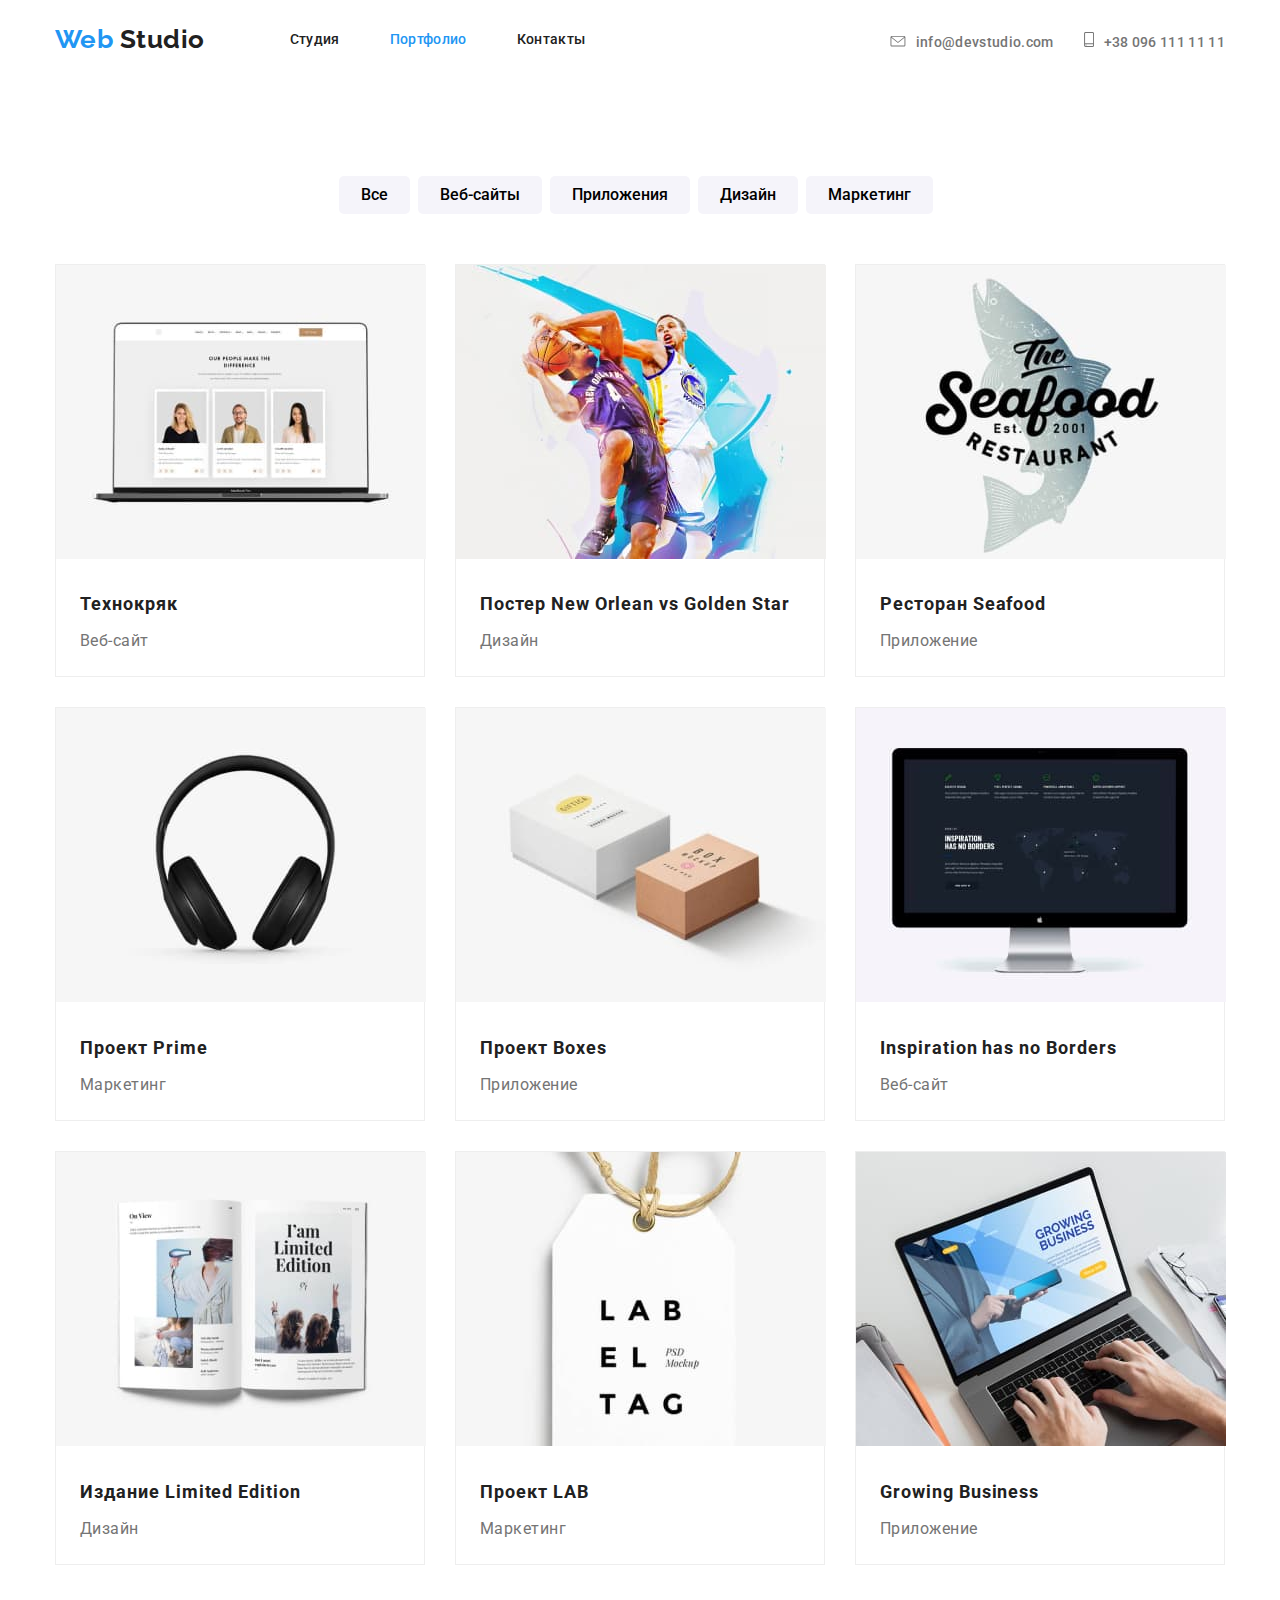
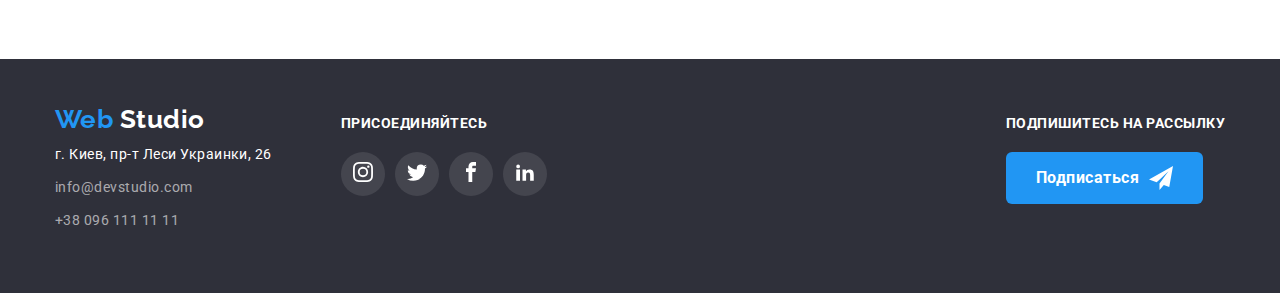
==== portfolio.html @ 6abf18a4 "Ховеры без задержек, иконки еще не исправлены" ====
<!DOCTYPE html>
<html lang="ru">
  <head>
    <meta charset="UTF-8" />
    <meta name="viewport" content="width=device-width, initial-scale=1.0" />
    <title>Portfolio-Web Studio</title>
    <link
      href="https://fonts.googleapis.com/css2?family=Raleway:wght@700&family=Roboto:wght@400;500;700;900&display=swap"
      rel="stylesheet"
    />
    <link rel="stylesheet" type="text/css" href="./css/normalize.css" />
    <link rel="stylesheet" type="text/css" href="./css/styles.css" />
  </head>

  <body>
    <header>
      <!--Nav-->
      <div class="container flex">
        <nav>
          <ul class="nav list">
            <li class="nav-logo-li">
              <!--Logo-->
              <a href="./index.html" class="logo header">
                <span class="logo-web">Web</span> Studio</a
              >
            </li>
            <li class="nav-li">
              <a href="./index.html" class="style-link nav-link">Студия</a>
            </li>
            <li class="nav-li">
              <a href="./portfolio.html" class="style-link nav-link current"
                >Портфолио</a
              >
            </li>
            <li class="nav-li">
              <a href="#" class="style-link nav-link">Контакты</a>
            </li>
          </ul>
        </nav>
        <!--Contacts-->
        <address class="contact">
          <div class="mail">
            <a href="mailto:info@devstudio.com" class="style-link contact-link"
              ><svg class="address-icon envelope">
                <use href="./images/symbol-defs.svg#icon-envelope"></use></svg
              >info@devstudio.com
            </a>
          </div>
          <div class="phone">
            <a href="tel:+380961111111" class="style-link contact-link"
              ><svg class="address-icon smartphone">
                <use href="./images/symbol-defs.svg#icon-smartphone"></use></svg
              >+38 096 111 11 11</a
            >
          </div>
        </address>
      </div>
    </header>
    <main>
      <section class="projects">
        <div class="container">
          <h1 class="portfolio-title" hidden>Наши проекты</h1>
          <!--hidden header-->
          <div class="filter-group">
            <button type="button" class="filter">Все</button>
            <button type="button" class="filter">Веб-сайты</button>
            <button type="button" class="filter">Приложения</button>
            <button type="button" class="filter">Дизайн</button>
            <button type="button" class="filter">Маркетинг</button>
          </div>
          <ul class="projects-list list">
            <li class="projects-item">
              <a href="#" class="projects-link">
                <img
                  src="./images/technokryak.jpg"
                  alt="Технокряк"
                  width="370"
                />
                <h2 class="projects-title">Технокряк</h2>
                <p class="projects-kind">Веб-сайт</p>
                <div class="project-description-box">
                  <p class="projects-description">
                    Технокряк это современная площадка распространения
                    коронавируса. Компании используют эту платформу для
                    цифрового шпионажа и атак на защищённые сервера конкурентов.
                  </p>
                </div>
              </a>
            </li>
            <li class="projects-item">
              <a href="#" class="projects-link">
                <img
                  src="./images/new-orleans.jpg"
                  alt="Постер New Orlean vs Golden Star"
                  width="370"
                />
                <h2 class="projects-title">Постер New Orlean vs Golden Star</h2>
                <p class="projects-kind">Дизайн</p>
                <div class="project-description-box">
                  <p class="projects-description">
                    Технокряк это современная площадка распространения
                    коронавируса. Компании используют эту платформу для
                    цифрового шпионажа и атак на защищённые сервера конкурентов.
                  </p>
                </div>
              </a>
            </li>
            <li class="projects-item">
              <a href="#" class="projects-link">
                <img
                  src="./images/seafood.jpg"
                  alt="Ресторан Seafood"
                  width="370"
                />
                <h2 class="projects-title">Ресторан Seafood</h2>
                <p class="projects-kind">Приложение</p>
                <div class="project-description-box">
                  <p class="projects-description">
                    Технокряк это современная площадка распространения
                    коронавируса. Компании используют эту платформу для
                    цифрового шпионажа и атак на защищённые сервера конкурентов.
                  </p>
                </div>
              </a>
            </li>
            <li class="projects-item">
              <a href="#" class="projects-link">
                <img src="./images/prime.jpg" alt="Проект Prime" width="370" />
                <h2 class="projects-title">Проект Prime</h2>
                <p class="projects-kind">Маркетинг</p>
                <div class="project-description-box">
                  <p class="projects-description">
                    Технокряк это современная площадка распространения
                    коронавируса. Компании используют эту платформу для
                    цифрового шпионажа и атак на защищённые сервера конкурентов.
                  </p>
                </div>
              </a>
            </li>
            <li class="projects-item">
              <a href="#" class="projects-link">
                <img src="./images/boxes.jpg" alt="Проект Boxes" width="370" />
                <h2 class="projects-title">Проект Boxes</h2>
                <p class="projects-kind">Приложение</p>
                <div class="project-description-box">
                  <p class="projects-description">
                    Технокряк это современная площадка распространения
                    коронавируса. Компании используют эту платформу для
                    цифрового шпионажа и атак на защищённые сервера конкурентов.
                  </p>
                </div>
              </a>
            </li>
            <li class="projects-item">
              <a href="#" class="projects-link">
                <img
                  src="./images/inspiration.jpg"
                  alt="Inspiration has no Borders"
                  width="370"
                />
                <h2 class="projects-title">Inspiration has no Borders</h2>
                <p class="projects-kind">Веб-сайт</p>
                <div class="project-description-box">
                  <p class="projects-description">
                    Технокряк это современная площадка распространения
                    коронавируса. Компании используют эту платформу для
                    цифрового шпионажа и атак на защищённые сервера конкурентов.
                  </p>
                </div>
              </a>
            </li>
            <li class="projects-item">
              <a href="#" class="projects-link">
                <img
                  src="./images/limited-edition.jpg"
                  alt="Издание Limited Edition"
                  width="370"
                />
                <h2 class="projects-title">Издание Limited Edition</h2>
                <p class="projects-kind">Дизайн</p>
                <div class="project-description-box">
                  <p class="projects-description">
                    Технокряк это современная площадка распространения
                    коронавируса. Компании используют эту платформу для
                    цифрового шпионажа и атак на защищённые сервера конкурентов.
                  </p>
                </div>
              </a>
            </li>
            <li class="projects-item">
              <a href="#" class="projects-link">
                <img src="./images/lab.jpg" alt="Проект LAB" width="370" />
                <h2 class="projects-title">Проект LAB</h2>
                <p class="projects-kind">Маркетинг</p>
                <div class="project-description-box">
                  <p class="projects-description">
                    Технокряк это современная площадка распространения
                    коронавируса. Компании используют эту платформу для
                    цифрового шпионажа и атак на защищённые сервера конкурентов.
                  </p>
                </div>
              </a>
            </li>
            <li class="projects-item">
              <a href="#" class="projects-link">
                <img
                  src="./images/busines.jpg"
                  alt="Growing Business"
                  width="370"
                />
                <h2 class="projects-title">Growing Business</h2>
                <p class="projects-kind">Приложение</p>
                <div class="project-description-box">
                  <p class="projects-description">
                    Технокряк это современная площадка распространения
                    коронавируса. Компании используют эту платформу для
                    цифрового шпионажа и атак на защищённые сервера конкурентов.
                  </p>
                </div>
              </a>
            </li>
          </ul>
        </div>
      </section>
    </main>
    <footer class="footer-color">
      <div class="container">
        <div class="footer-flex">
          <div class="footer-flex-address">
            <a href="./index.html" class="block logo footer-color-text">
              <span class="logo-web">Web</span> Studio</a
            >
            <address class="address footer-color-text">
              <span class="address-text">г. Киев, пр-т Леси Украинки, 26</span>
              <a href="mailto:info@devstudio.com" class="address-link"
                >info@devstudio.com</a
              >
              <a href="tel:+380961111111" class="address-link"
                >+38 096 111 11 11</a
              >
            </address>
          </div>
          <div class="footer-flex-snet">
            <p class="footer-color-text footer-text">Присоединяйтесь</p>
            <ul class="social-icons list">
              <li class="footer-social-button">
                <a href="#" aria-label="Instagram" class="style-link"
                  ><svg class="footer-social-icon instagram">
                    <use
                      href="./images/symbol-defs.svg#icon-instagram"
                    ></use></svg
                ></a>
              </li>
              <li class="footer-social-button">
                <a href="#" aria-label="Twitter" class="style-link"
                  ><svg class="footer-social-icon twitter">
                    <use
                      href="./images/symbol-defs.svg#icon-twitter"
                    ></use></svg
                ></a>
              </li>
              <li class="footer-social-button">
                <a href="#" aria-label="Facebook" class="style-link"
                  ><svg class="footer-social-icon facebook">
                    <use
                      href="./images/symbol-defs.svg#icon-facebook"
                    ></use></svg
                ></a>
              </li>
              <li class="footer-social-button">
                <a href="#" aria-label="LinkedIn" class="style-link"
                  ><svg class="footer-social-icon linkedin">
                    <use
                      href="./images/symbol-defs.svg#icon-linkedin"
                    ></use></svg
                ></a>
              </li>
            </ul>
          </div>

          <div class="footer-flex-sub">
            <p class="footer-color-text footer-text">Подпишитесь на рассылку</p>
            <a href="#" class="subscribe-button">Подписаться</a>
            <!--форма подписки на рассылку-->
          </div>
        </div>
        <!-- <p class="developed-by">2020 | Developed by GoIT Students</p> -->
      </div>
    </footer>
  </body>
</html>
---- css/styles.css ----
:root {
  --primary-text-color: #757575;
  --title-text-color: #212121;
  --light-text-color: #ffffff;
  --accent-color: #2196f3;
  --primary-white-color: #ffffff;
  --background-dim-color: rgba(47, 48, 58, 0.8);
  --shadow-color: #f5f4fa;
  --social-icon-color: #afb1b8;
  --footer-social-background: rgba(255, 255, 255, 0.1);
  --footer-social-color: #ffffff;
}

html {
  box-sizing: border-box;
}

*,
*::before,
*::after {
  box-sizing: inherit;
}

body {
  margin: 0px;

  background-color: var(--primary-white-color);
  color: var(--primary-text-color);

  font-family: 'Roboto', sans-serif;
  font-weight: 400;
  font-size: 14px;
  line-height: 1.71;
  letter-spacing: 0.48px;
}

.container {
  width: 1200px;
  margin-left: auto;
  margin-right: auto;
  padding-left: 15px;
  padding-right: 15px;
  /* outline: 2px solid var(--accent-color); */
}

section {
  margin-bottom: 0px;
  margin-top: 0px;
}

.list {
  list-style: none;
  margin: 0px;
  padding: 0px;
}

p {
  margin: 0px;
}
/* Logo in header and footer*/
.logo {
  font-family: 'Raleway', sans-serif;
  font-weight: 700;
  font-size: 26px;
  line-height: 1.2;
  letter-spacing: 0.48px;
  text-decoration: none;
}
.header {
  margin-bottom: 8px;
  color: var(--title-text-color);
}
.footer-color-text {
  color: var(--light-text-color);
}
.logo-web {
  color: var(--accent-color);
}

/* Nav */
.flex {
  display: flex;
  justify-content: space-between;
}
.style-link {
  font-weight: 500;
  line-height: 1.14;
  letter-spacing: 0.32px;
  text-decoration: none;
}

.nav {
  display: flex;
  align-items: center;
}

.nav-logo-li {
  margin-right: 85px;
}
.nav-li:not(:last-child) {
  margin-right: 50px;
}

.nav-link {
  display: block;
  padding-top: 32px;
  padding-bottom: 32px;

  color: var(--title-text-color);
}

.nav-link:hover,
.nav-link:focus,
.contact-link:hover,
.contact-link:focus {
  color: var(--accent-color);
}

.nav-link.current {
  color: var(--accent-color);
}

.contact {
  display: flex;
  align-items: baseline;
}

.address-icon {
  fill: var(--primary-text-color);
  margin-right: 10px;
}
/* .address-icon:hover,
.address-icon:focus {
  fill: var(--accent-color);
} */
.envelope {
  width: 16px;
  height: 11.2px;
}
.smartphone {
  width: 10px;
  height: 15px;
}
.mail {
  display: flex;
  margin-right: 30px;
}
.mail:hover .envelope,
.mail:focus .envelope,
.phone:hover .smartphone,
.phone:focus .smartphone {
  fill: var(--accent-color);
}
.phone {
  display: flex;
}
.contact-link {
  display: block;
  padding-top: 32px;
  padding-bottom: 32px;
  color: var(--primary-text-color);
  font-style: normal;
}
.contact-link + .contact-link {
  margin-left: 30px;
}

/*Hero*/
.hero {
  background-color: var(--background-dim-color);
  background-image: linear-gradient(
      to right,
      var(--background-dim-color),
      var(--background-dim-color)
    ),
    url(../images/hero.jpg);
  background-size: cover;
  background-position: center;

  text-align: center;

  margin-left: auto;
  margin-right: auto;
  display: flex;
  justify-content: center;
  align-items: center;

  height: 600px;
  max-width: 1600px;
  /* width: 100%; */
}

.hero-title {
  margin-top: 0px;
  margin-bottom: 30px;

  color: var(--light-text-color);

  font-weight: 900;
  font-size: 44px;
  line-height: 1.36;
  text-align: center;
  letter-spacing: 0.96px;
  text-transform: uppercase;
}

.hero-button {
  display: inline-block;
  border: 1px solid transparent;
  border-radius: 6px;
  padding: 10px 32px;
  /* margin-left: auto;
  margin-right: auto; */

  color: var(--light-text-color);
  background-color: var(--accent-color);

  font-weight: 700;
  font-size: 16px;
  line-height: 1.87;
  letter-spacing: 0.96px;
  text-decoration: none;
  text-align: center;
}

h2 {
  margin-top: 0px;
  margin-bottom: 50px;
  padding-top: 94px;
  color: var(--title-text-color);

  font-weight: 700;
  font-size: 36px;
  line-height: 1.17;
  letter-spacing: 0.48px;
  text-align: center;
}

h3 {
  margin-top: 30px;
  margin-bottom: 10px;
  color: var(--title-text-color);

  font-weight: 700;
  font-size: 14px;
  line-height: 1.14;
  letter-spacing: 0.48px;
  text-transform: uppercase;
}

/* Advantages*/
.advantages-text {
  margin: 0px;
}
.advantages-list,
.products-list,
.team-list,
.social-icons,
.clients-list {
  display: flex;
}
.advantages-list > li,
.team-list > li {
  width: 270px;
}
.advantages-list > li {
  margin-top: 94px;
}
.advantages-icon {
  display: flex;
  justify-content: center;
  align-items: center;
  background-color: var(--shadow-color);
  height: 120px;
}
.icon-antenna {
  width: 65.32px;
  height: 70px;
}
.icon-clock {
  width: 66.96px;
  height: 70px;
}
.icon-diagram {
  width: 70px;
  height: 53.69px;
}
.icon-astronaut {
  width: 70px;
  height: 70px;
}
/* .advantages-list > li::before {
  display: block;
  content: '';

  height: 120px;
  background-color: #f5f4fa;
  border-radius: 4px;
  background-repeat: no-repeat;
  background-position: center;
}
.icon-antenna::before {
  background-image: url(../images/antenna.png);
}
.icon-clock::before {
  background-image: url(../images/clock.png);
}
.icon-diagram::before {
  background-image: url(../images/diagram.png);
}
.icon-astronaut::before {
  background-image: url(../images/astronaut.png);
} */

.advantages-list > li + li,
.products-list > li + li,
.team-list > li + li,
.clients-list > li + li {
  margin-left: 30px;
}

/*Products*/
.products-item {
  position: absolute;
  bottom: 0px;
  right: 0px;

  width: 370px;
  margin-top: 0px;
  margin-bottom: 0px;
  padding-top: 27px;
  padding-bottom: 27px;
  color: var(--light-text-color);
  background-color: var(--background-dim-color);

  text-align: center;
}
.product {
  position: relative;
  width: 370px;
  margin-bottom: 94px;
}

/*Team*/
.team {
  background-color: #f5f4fa;
}

.team-list > li {
  background-color: var(--primary-white-color);
  margin-bottom: 94px;

  box-shadow: 0px 2px 1px rgba(0, 0, 0, 0.2), 0px 1px 1px rgba(0, 0, 0, 0.14),
    0px 1px 3px rgba(0, 0, 0, 0.12);
  border-radius: 0px 0px 4px 4px;
}
.team-style {
  font-size: 16px;
  line-height: 1.19;
  letter-spacing: 0.48px;
  text-align: center;
  text-transform: none;
}

.team-member {
  color: var(--title-text-color);

  font-weight: 500;
}

.team-position {
  margin-top: 0px;
  margin-bottom: 16px;
  color: var(--primary-text-color);
}

/*Social networks icons*/
.social-icon {
  fill: var(--social-icon-color);
}
.social-button,
.footer-social-button {
  display: inline-flex;
  justify-content: center;
  align-items: center;
  margin-bottom: 24px;
  width: 44px;
  height: 44px;
  border-radius: 50%;
}
.social-button:first-child {
  margin-left: 32px;
}
.social-button:last-child {
  margin-right: 32px;
}
.instagram,
.linkedin,
.twitter,
.facebook {
  width: 44px;
  height: 44px;
  padding: 12px;
}
.social-icon:hover,
.social-icon:focus {
  fill: var(--light-text-color);
}
.social-button:hover,
.social-button:focus {
  /* fill: var(--light-text-color); */
  background-color: var(--accent-color);
}
.social-icons > li + li {
  margin-left: 10px;
}
.social-icons > li {
  margin-bottom: 24px;
}

/*Clients*/
.clients-list > li {
  border: 1px solid var(--social-icon-color);
  box-sizing: border-box;
  border-radius: 4px;

  display: flex; /*флэксом расположила по центру логотип компании*/
  justify-content: center;
  align-items: center;

  width: 170px;
  height: 90px;
  margin-bottom: 94px;
}
.clients-list > li:hover,
.clients-list > li:focus {
  border: 1px solid var(--accent-color);
}
.company {
  fill: var(--social-icon-color);
  width: 170px;
  height: 90px;
}
.company:hover,
.company:focus {
  fill: var(--accent-color);
}
.company:nth-child(1) {
  padding: 20px 63px;
}
.company:nth-child(2) {
  padding: 19px 65px;
}
.company:nth-child(3) {
  padding: 24px 65px;
}
.company:nth-child(4) {
  padding: 24px 45px;
}
.company:nth-child(5) {
  padding: 22px 55px;
}
.company:nth-child(6) {
  padding: 22px 40px;
}
/*Footer*/
.footer-color {
  background-color: #2f303a;
}
.address {
  /* display: block;
  margin-top: 0px;
  margin-bottom: 9px; */
  font-style: normal;
  line-height: 1.7;
}
.block {
  display: block;
  margin: 0px;
}

.footer-flex .block {
  margin-top: 45px;
  margin-bottom: 8px;
}

.address-link {
  display: block;
  margin-bottom: 9px;
  color: rgba(255, 255, 255, 0.6);
  text-decoration: none;
}
.address-text {
  display: block;
  margin-bottom: 9px;
}

.footer-text {
  margin-bottom: 20px;
  padding-top: 57px;
  font-weight: 700;
  line-height: 1.14;
  text-transform: uppercase;
}
/* .footer-link {
  width: 44px;
  height: 44px;
  display: inline-flex;
  align-items: center;
  justify-content: center;
  border: 1px solid transparent;
  border-radius: 50px;
  background-color: rgba(255, 255, 255, 0.1);
  background-position: center;
  background-repeat: no-repeat;
} */
/* .footer-instagram {
  background-image: url(../images/instagram-white.png);
}
.footer-twitter {
  background-image: url(../images/twitter-white.png);
}
.footer-facebook {
  background-image: url(../images/facebook-white.png);
}
.footer-linkedin {
  background-image: url(../images/linkedin-white.png);
} */
.footer-social-icon {
  fill: var(--footer-social-color);
}
.footer-social-button {
  background-color: var(--footer-social-background);
}
.footer-social-button:hover,
.footer-social-button:focus {
  /* color: var(--light-text-color); */
  background-color: var(--accent-color);
}

/* .developed-by {
  margin-top: 46px;
  padding-bottom: 21px;
  color: rgba(255, 255, 255, 0.4);
  font-size: 12px;
  line-height: 2;
  text-align: center;
  letter-spacing: 0.03em;
} */

.footer-flex {
  display: flex;
}

.footer-flex-address {
  margin-right: 69px;
  margin-bottom: 51px;
}
.footer-flex-sub {
  margin-left: auto;
}
.subscribe-button {
  display: inline-flex;
  align-items: center;
  border: 1px solid transparent;
  border-radius: 6px;
  padding: 10px 29px;

  color: var(--light-text-color);
  background-color: var(--accent-color);

  font-weight: 700;
  font-size: 16px;
  line-height: 1.88;
  text-decoration: none;
  text-align: center;
  cursor: pointer;
}
.subscribe-button::after {
  width: 24px;
  height: 24px;
  content: '';
  background-image: url(../images/icon-send.svg);
  margin-left: 10px;
}

/*Portfolio page*/

.portfolio-title {
  margin: 0px;
}
.filter-group {
  display: flex;
  justify-content: center;
  padding-top: 93px;
  margin-bottom: 50px;
}

.filter {
  border: 0px;
  border-radius: 5px;
  background-color: #f5f4fa;
  margin-right: 8px;
  padding: 6px 22px;

  font-weight: 500;
  font-size: 16px;
  line-height: 1.6;
}
.filter:hover,
.filter:focus {
  color: var(--light-text-color);
  background-color: var(--accent-color);
}

/*Projects cards*/
.projects-list {
  display: flex;
  flex-wrap: wrap;
}
.projects-item {
  /* position: relative; */
  width: calc((100% - 60px) / 3);
  margin-right: 30px;
  margin-bottom: 30px;
  background: #ffffff;
  border: 1px solid #eeeeee;
  box-sizing: border-box;
}
.projects-item:hover {
  box-shadow: 1px 4px 6px rgba(0, 0, 0, 0.16), 0px 4px 4px rgba(0, 0, 0, 0.06),
    0px 1px 1px rgba(0, 0, 0, 0.12);
}
.projects-item:nth-child(3n) {
  margin-right: 0px;
}
.projects-item:nth-last-child(-n + 3) {
  margin-bottom: 94px;
}

.projects-link {
  position: relative;
  text-decoration: none;
}
.projects-item:hover .project-description-box,
.projects-item:focus .project-description-box {
  opacity: 1;
}
.projects-title {
  padding-top: 0px;
  padding-left: 24px;
  margin-top: 20px;
  margin-bottom: 4px;
  color: var(--title-text-color);

  font-size: 18px;
  line-height: 2;
  letter-spacing: 0.96px;
  text-align: left;
  text-decoration: none;
}
.projects-kind {
  padding-left: 24px;
  margin-bottom: 20px; /*потом заменить на padding*/
  color: var(--primary-text-color);

  font-size: 16px;
  line-height: 1.87;
}
.project-description-box {
  position: absolute;
  right: 0;
  bottom: 0;

  background-color: rgba(33, 150, 243, 0.9);
  display: flex;
  align-items: center;
  height: 294px;
  opacity: 0;
}
.projects-description {
  color: var(--light-text-color);
  padding-left: 24px;
  padding-right: 24px;
  font-size: 18px;
  line-height: 1.56;
}
.product > img {
  display: block;
}
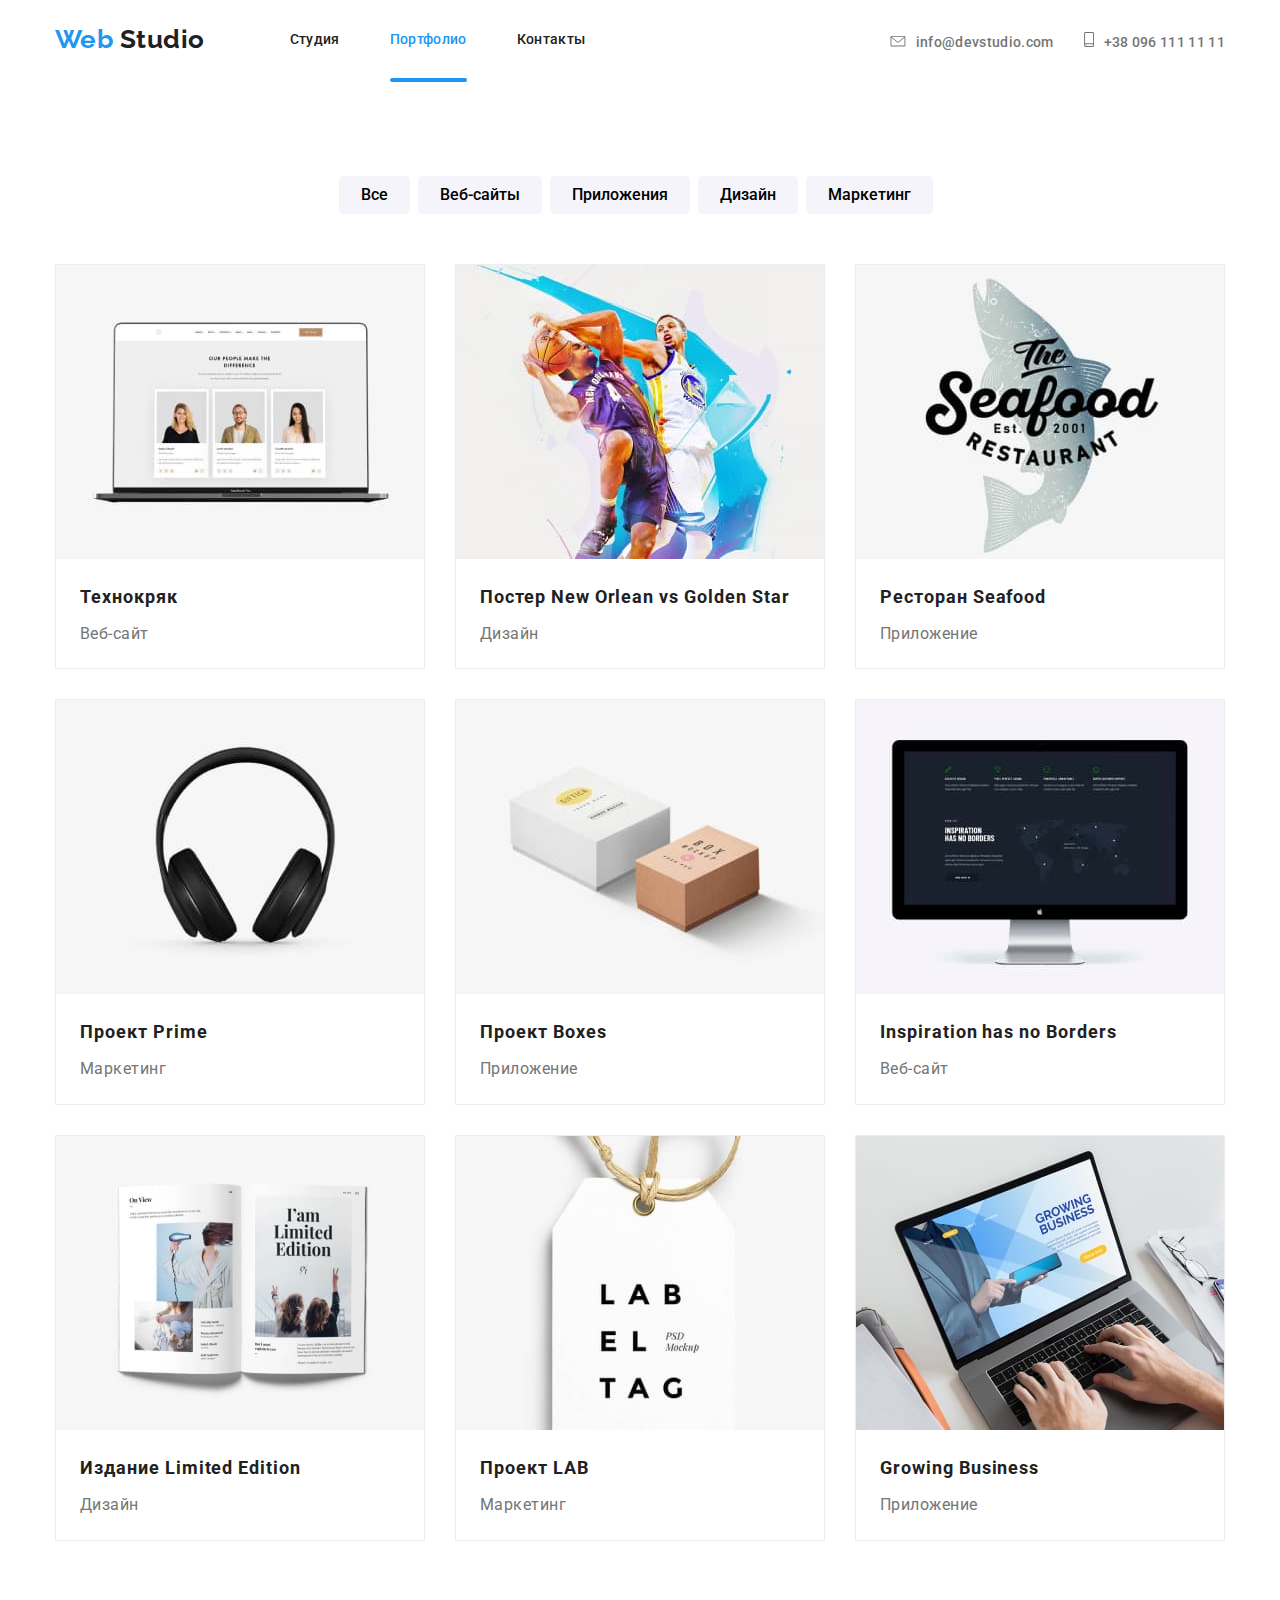
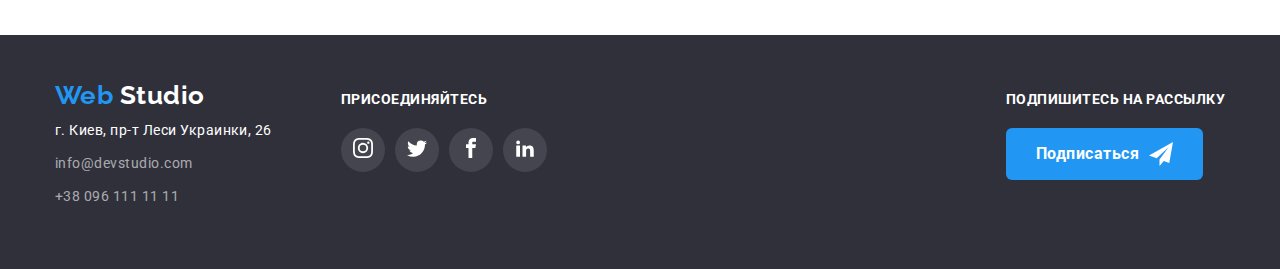
==== commit 5d3d6011: "Готовая работа" ====
--- a/portfolio.html
+++ b/portfolio.html
@@ -71,152 +71,200 @@
           <ul class="projects-list list">
             <li class="projects-item">
               <a href="#" class="projects-link">
-                <img
-                  src="./images/technokryak.jpg"
-                  alt="Технокряк"
-                  width="370"
-                />
+                <div class="projects-overlay">
+                  <img
+                    class="product-image"
+                    src="./images/technokryak.jpg"
+                    alt="Технокряк"
+                    width="370"
+                  />
+                  <div class="project-description-box">
+                    <p class="projects-description">
+                      Технокряк это современная площадка распространения
+                      коронавируса. Компании используют эту платформу для
+                      цифрового шпионажа и атак на защищённые сервера
+                      конкурентов.
+                    </p>
+                  </div>
+                </div>
                 <h2 class="projects-title">Технокряк</h2>
                 <p class="projects-kind">Веб-сайт</p>
-                <div class="project-description-box">
-                  <p class="projects-description">
-                    Технокряк это современная площадка распространения
-                    коронавируса. Компании используют эту платформу для
-                    цифрового шпионажа и атак на защищённые сервера конкурентов.
-                  </p>
-                </div>
-              </a>
-            </li>
-            <li class="projects-item">
-              <a href="#" class="projects-link">
-                <img
-                  src="./images/new-orleans.jpg"
-                  alt="Постер New Orlean vs Golden Star"
-                  width="370"
-                />
+              </a>
+            </li>
+            <li class="projects-item">
+              <a href="#" class="projects-link">
+                <div class="projects-overlay">
+                  <img
+                    class="product-image"
+                    src="./images/new-orleans.jpg"
+                    alt="Постер New Orlean vs Golden Star"
+                    width="370"
+                  />
+                  <div class="project-description-box">
+                    <p class="projects-description">
+                      Технокряк это современная площадка распространения
+                      коронавируса. Компании используют эту платформу для
+                      цифрового шпионажа и атак на защищённые сервера
+                      конкурентов.
+                    </p>
+                  </div>
+                </div>
                 <h2 class="projects-title">Постер New Orlean vs Golden Star</h2>
                 <p class="projects-kind">Дизайн</p>
-                <div class="project-description-box">
-                  <p class="projects-description">
-                    Технокряк это современная площадка распространения
-                    коронавируса. Компании используют эту платформу для
-                    цифрового шпионажа и атак на защищённые сервера конкурентов.
-                  </p>
-                </div>
-              </a>
-            </li>
-            <li class="projects-item">
-              <a href="#" class="projects-link">
-                <img
-                  src="./images/seafood.jpg"
-                  alt="Ресторан Seafood"
-                  width="370"
-                />
+              </a>
+            </li>
+            <li class="projects-item">
+              <a href="#" class="projects-link">
+                <div class="projects-overlay">
+                  <img
+                    class="product-image"
+                    src="./images/seafood.jpg"
+                    alt="Ресторан Seafood"
+                    width="370"
+                  />
+                  <div class="project-description-box">
+                    <p class="projects-description">
+                      Технокряк это современная площадка распространения
+                      коронавируса. Компании используют эту платформу для
+                      цифрового шпионажа и атак на защищённые сервера
+                      конкурентов.
+                    </p>
+                  </div>
+                </div>
                 <h2 class="projects-title">Ресторан Seafood</h2>
                 <p class="projects-kind">Приложение</p>
-                <div class="project-description-box">
-                  <p class="projects-description">
-                    Технокряк это современная площадка распространения
-                    коронавируса. Компании используют эту платформу для
-                    цифрового шпионажа и атак на защищённые сервера конкурентов.
-                  </p>
-                </div>
-              </a>
-            </li>
-            <li class="projects-item">
-              <a href="#" class="projects-link">
-                <img src="./images/prime.jpg" alt="Проект Prime" width="370" />
+              </a>
+            </li>
+            <li class="projects-item">
+              <a href="#" class="projects-link">
+                <div class="projects-overlay">
+                  <img
+                    class="product-image"
+                    src="./images/prime.jpg"
+                    alt="Проект Prime"
+                    width="370"
+                  />
+                  <div class="project-description-box">
+                    <p class="projects-description">
+                      Технокряк это современная площадка распространения
+                      коронавируса. Компании используют эту платформу для
+                      цифрового шпионажа и атак на защищённые сервера
+                      конкурентов.
+                    </p>
+                  </div>
+                </div>
                 <h2 class="projects-title">Проект Prime</h2>
                 <p class="projects-kind">Маркетинг</p>
-                <div class="project-description-box">
-                  <p class="projects-description">
-                    Технокряк это современная площадка распространения
-                    коронавируса. Компании используют эту платформу для
-                    цифрового шпионажа и атак на защищённые сервера конкурентов.
-                  </p>
-                </div>
-              </a>
-            </li>
-            <li class="projects-item">
-              <a href="#" class="projects-link">
-                <img src="./images/boxes.jpg" alt="Проект Boxes" width="370" />
+              </a>
+            </li>
+            <li class="projects-item">
+              <a href="#" class="projects-link">
+                <div class="projects-overlay">
+                  <img
+                    class="product-image"
+                    src="./images/boxes.jpg"
+                    alt="Проект Boxes"
+                    width="370"
+                  />
+                  <div class="project-description-box">
+                    <p class="projects-description">
+                      Технокряк это современная площадка распространения
+                      коронавируса. Компании используют эту платформу для
+                      цифрового шпионажа и атак на защищённые сервера
+                      конкурентов.
+                    </p>
+                  </div>
+                </div>
                 <h2 class="projects-title">Проект Boxes</h2>
                 <p class="projects-kind">Приложение</p>
-                <div class="project-description-box">
-                  <p class="projects-description">
-                    Технокряк это современная площадка распространения
-                    коронавируса. Компании используют эту платформу для
-                    цифрового шпионажа и атак на защищённые сервера конкурентов.
-                  </p>
-                </div>
-              </a>
-            </li>
-            <li class="projects-item">
-              <a href="#" class="projects-link">
-                <img
-                  src="./images/inspiration.jpg"
-                  alt="Inspiration has no Borders"
-                  width="370"
-                />
+              </a>
+            </li>
+            <li class="projects-item">
+              <a href="#" class="projects-link">
+                <div class="projects-overlay">
+                  <img
+                    class="product-image"
+                    src="./images/inspiration.jpg"
+                    alt="Inspiration has no Borders"
+                    width="370"
+                  />
+                  <div class="project-description-box">
+                    <p class="projects-description">
+                      Технокряк это современная площадка распространения
+                      коронавируса. Компании используют эту платформу для
+                      цифрового шпионажа и атак на защищённые сервера
+                      конкурентов.
+                    </p>
+                  </div>
+                </div>
                 <h2 class="projects-title">Inspiration has no Borders</h2>
                 <p class="projects-kind">Веб-сайт</p>
-                <div class="project-description-box">
-                  <p class="projects-description">
-                    Технокряк это современная площадка распространения
-                    коронавируса. Компании используют эту платформу для
-                    цифрового шпионажа и атак на защищённые сервера конкурентов.
-                  </p>
-                </div>
-              </a>
-            </li>
-            <li class="projects-item">
-              <a href="#" class="projects-link">
-                <img
-                  src="./images/limited-edition.jpg"
-                  alt="Издание Limited Edition"
-                  width="370"
-                />
+              </a>
+            </li>
+            <li class="projects-item">
+              <a href="#" class="projects-link">
+                <div class="projects-overlay">
+                  <img
+                    class="product-image"
+                    src="./images/limited-edition.jpg"
+                    alt="Издание Limited Edition"
+                    width="370"
+                  />
+                  <div class="project-description-box">
+                    <p class="projects-description">
+                      Технокряк это современная площадка распространения
+                      коронавируса. Компании используют эту платформу для
+                      цифрового шпионажа и атак на защищённые сервера
+                      конкурентов.
+                    </p>
+                  </div>
+                </div>
                 <h2 class="projects-title">Издание Limited Edition</h2>
                 <p class="projects-kind">Дизайн</p>
-                <div class="project-description-box">
-                  <p class="projects-description">
-                    Технокряк это современная площадка распространения
-                    коронавируса. Компании используют эту платформу для
-                    цифрового шпионажа и атак на защищённые сервера конкурентов.
-                  </p>
-                </div>
-              </a>
-            </li>
-            <li class="projects-item">
-              <a href="#" class="projects-link">
-                <img src="./images/lab.jpg" alt="Проект LAB" width="370" />
+              </a>
+            </li>
+            <li class="projects-item">
+              <a href="#" class="projects-link">
+                <div class="projects-overlay">
+                  <img
+                    class="product-image"
+                    src="./images/lab.jpg"
+                    alt="Проект LAB"
+                    width="370"
+                  />
+                  <div class="project-description-box">
+                    <p class="projects-description">
+                      Технокряк это современная площадка распространения
+                      коронавируса. Компании используют эту платформу для
+                      цифрового шпионажа и атак на защищённые сервера
+                      конкурентов.
+                    </p>
+                  </div>
+                </div>
                 <h2 class="projects-title">Проект LAB</h2>
                 <p class="projects-kind">Маркетинг</p>
-                <div class="project-description-box">
-                  <p class="projects-description">
-                    Технокряк это современная площадка распространения
-                    коронавируса. Компании используют эту платформу для
-                    цифрового шпионажа и атак на защищённые сервера конкурентов.
-                  </p>
-                </div>
-              </a>
-            </li>
-            <li class="projects-item">
-              <a href="#" class="projects-link">
-                <img
-                  src="./images/busines.jpg"
-                  alt="Growing Business"
-                  width="370"
-                />
+              </a>
+            </li>
+            <li class="projects-item">
+              <a href="#" class="projects-link">
+                <div class="projects-overlay">
+                  <img
+                    class="product-image"
+                    src="./images/busines.jpg"
+                    alt="Growing Business"
+                    width="370"
+                  />
+                  <div class="project-description-box">
+                    <p class="projects-description">
+                      Технокряк это современная площадка распространения
+                      коронавируса. Компании используют эту платформу для
+                      цифрового шпионажа и атак на защищённые сервера
+                      конкурентов.
+                    </p>
+                  </div>
+                </div>
                 <h2 class="projects-title">Growing Business</h2>
                 <p class="projects-kind">Приложение</p>
-                <div class="project-description-box">
-                  <p class="projects-description">
-                    Технокряк это современная площадка распространения
-                    коронавируса. Компании используют эту платформу для
-                    цифрового шпионажа и атак на защищённые сервера конкурентов.
-                  </p>
-                </div>
               </a>
             </li>
           </ul>
--- a/css/styles.css
+++ b/css/styles.css
@@ -40,7 +40,6 @@
   margin-right: auto;
   padding-left: 15px;
   padding-right: 15px;
-  /* outline: 2px solid var(--accent-color); */
 }
 
 section {
@@ -105,10 +104,25 @@
   display: block;
   padding-top: 32px;
   padding-bottom: 32px;
+  position: relative;
 
   color: var(--title-text-color);
-}
-
+  transition: color 250ms cubic-bezier(0.4, 0, 0.2, 1);
+}
+.nav-link::after {
+  content: '';
+  display: block;
+  position: absolute;
+  top: 78px;
+  width: 100%;
+  height: 4px;
+  border-radius: 4px;
+  background-color: var(--accent-color);
+  opacity: 0;
+}
+.nav-link.nav-link.current::after {
+  opacity: 1;
+}
 .nav-link:hover,
 .nav-link:focus,
 .contact-link:hover,
@@ -129,21 +143,21 @@
   fill: var(--primary-text-color);
   margin-right: 10px;
 }
-/* .address-icon:hover,
-.address-icon:focus {
-  fill: var(--accent-color);
-} */
+
 .envelope {
   width: 16px;
   height: 11.2px;
+  transition: fill 250ms cubic-bezier(0.4, 0, 0.2, 1);
 }
 .smartphone {
   width: 10px;
   height: 15px;
+  transition: fill 250ms cubic-bezier(0.4, 0, 0.2, 1);
 }
 .mail {
   display: flex;
   margin-right: 30px;
+  /* transition: color 250ms cubic-bezier(0.4, 0, 0.2, 1); */
 }
 .mail:hover .envelope,
 .mail:focus .envelope,
@@ -153,6 +167,7 @@
 }
 .phone {
   display: flex;
+  /* transition: color 250ms cubic-bezier(0.4, 0, 0.2, 1); */
 }
 .contact-link {
   display: block;
@@ -160,6 +175,7 @@
   padding-bottom: 32px;
   color: var(--primary-text-color);
   font-style: normal;
+  transition: color 250ms cubic-bezier(0.4, 0, 0.2, 1);
 }
 .contact-link + .contact-link {
   margin-left: 30px;
@@ -377,6 +393,7 @@
 /*Social networks icons*/
 .social-icon {
   fill: var(--social-icon-color);
+  transition: fill 250ms cubic-bezier(0.4, 0, 0.2, 1);
 }
 .social-button,
 .footer-social-button {
@@ -387,6 +404,8 @@
   width: 44px;
   height: 44px;
   border-radius: 50%;
+
+  transition: background-color 250ms cubic-bezier(0.4, 0, 0.2, 1);
 }
 .social-button:first-child {
   margin-left: 32px;
@@ -402,13 +421,12 @@
   height: 44px;
   padding: 12px;
 }
-.social-icon:hover,
-.social-icon:focus {
+.social-button:hover .social-icon,
+.social-button:focus .social-icon {
   fill: var(--light-text-color);
 }
 .social-button:hover,
 .social-button:focus {
-  /* fill: var(--light-text-color); */
   background-color: var(--accent-color);
 }
 .social-icons > li + li {
@@ -431,6 +449,7 @@
   width: 170px;
   height: 90px;
   margin-bottom: 94px;
+  transition: border 250ms cubic-bezier(0.4, 0, 0.2, 1);
 }
 .clients-list > li:hover,
 .clients-list > li:focus {
@@ -440,6 +459,7 @@
   fill: var(--social-icon-color);
   width: 170px;
   height: 90px;
+  transition: fill 250ms cubic-bezier(0.4, 0, 0.2, 1);
 }
 .company:hover,
 .company:focus {
@@ -606,6 +626,8 @@
   font-weight: 500;
   font-size: 16px;
   line-height: 1.6;
+  transition: color 250ms cubic-bezier(0.4, 0, 0.2, 1),
+    background-color 250ms cubic-bezier(0.4, 0, 0.2, 1);
 }
 .filter:hover,
 .filter:focus {
@@ -619,13 +641,14 @@
   flex-wrap: wrap;
 }
 .projects-item {
-  /* position: relative; */
+  position: relative;
   width: calc((100% - 60px) / 3);
   margin-right: 30px;
   margin-bottom: 30px;
   background: #ffffff;
   border: 1px solid #eeeeee;
   box-sizing: border-box;
+  transition: box-shadow 250ms cubic-bezier(0.4, 0, 0.2, 1);
 }
 .projects-item:hover {
   box-shadow: 1px 4px 6px rgba(0, 0, 0, 0.16), 0px 4px 4px rgba(0, 0, 0, 0.06),
@@ -637,14 +660,15 @@
 .projects-item:nth-last-child(-n + 3) {
   margin-bottom: 94px;
 }
-
 .projects-link {
-  position: relative;
   text-decoration: none;
 }
 .projects-item:hover .project-description-box,
 .projects-item:focus .project-description-box {
-  opacity: 1;
+  transform: translateY(0%);
+}
+.product-image {
+  display: block;
 }
 .projects-title {
   padding-top: 0px;
@@ -667,16 +691,22 @@
   font-size: 16px;
   line-height: 1.87;
 }
+.projects-overlay {
+  position: relative;
+  overflow: hidden;
+}
 .project-description-box {
   position: absolute;
   right: 0;
-  bottom: 0;
+  top: 0;
+  transform: translateY(100%);
 
   background-color: rgba(33, 150, 243, 0.9);
   display: flex;
   align-items: center;
   height: 294px;
-  opacity: 0;
+  /* z-index: 10; */
+  transition: transform 250ms cubic-bezier(0.4, 0, 0.2, 1);
 }
 .projects-description {
   color: var(--light-text-color);
@@ -688,3 +718,25 @@
 .product > img {
   display: block;
 }
+/* Модальное окно с формой */
+.backdrop {
+  position: fixed;
+  top: 0;
+  left: 0;
+  width: 100%;
+  height: 100%;
+  background-color: rgba(0, 0, 0, 0.2);
+}
+.backdrop.is-hidden {
+  opacity: 0;
+  pointer-events: none;
+}
+.modal {
+  position: absolute;
+  top: 50%;
+  left: 50%;
+  transform: translate(-50%, -50%);
+  background-color: var(--primary-white-color);
+  width: 528px;
+  height: 581px;
+}
